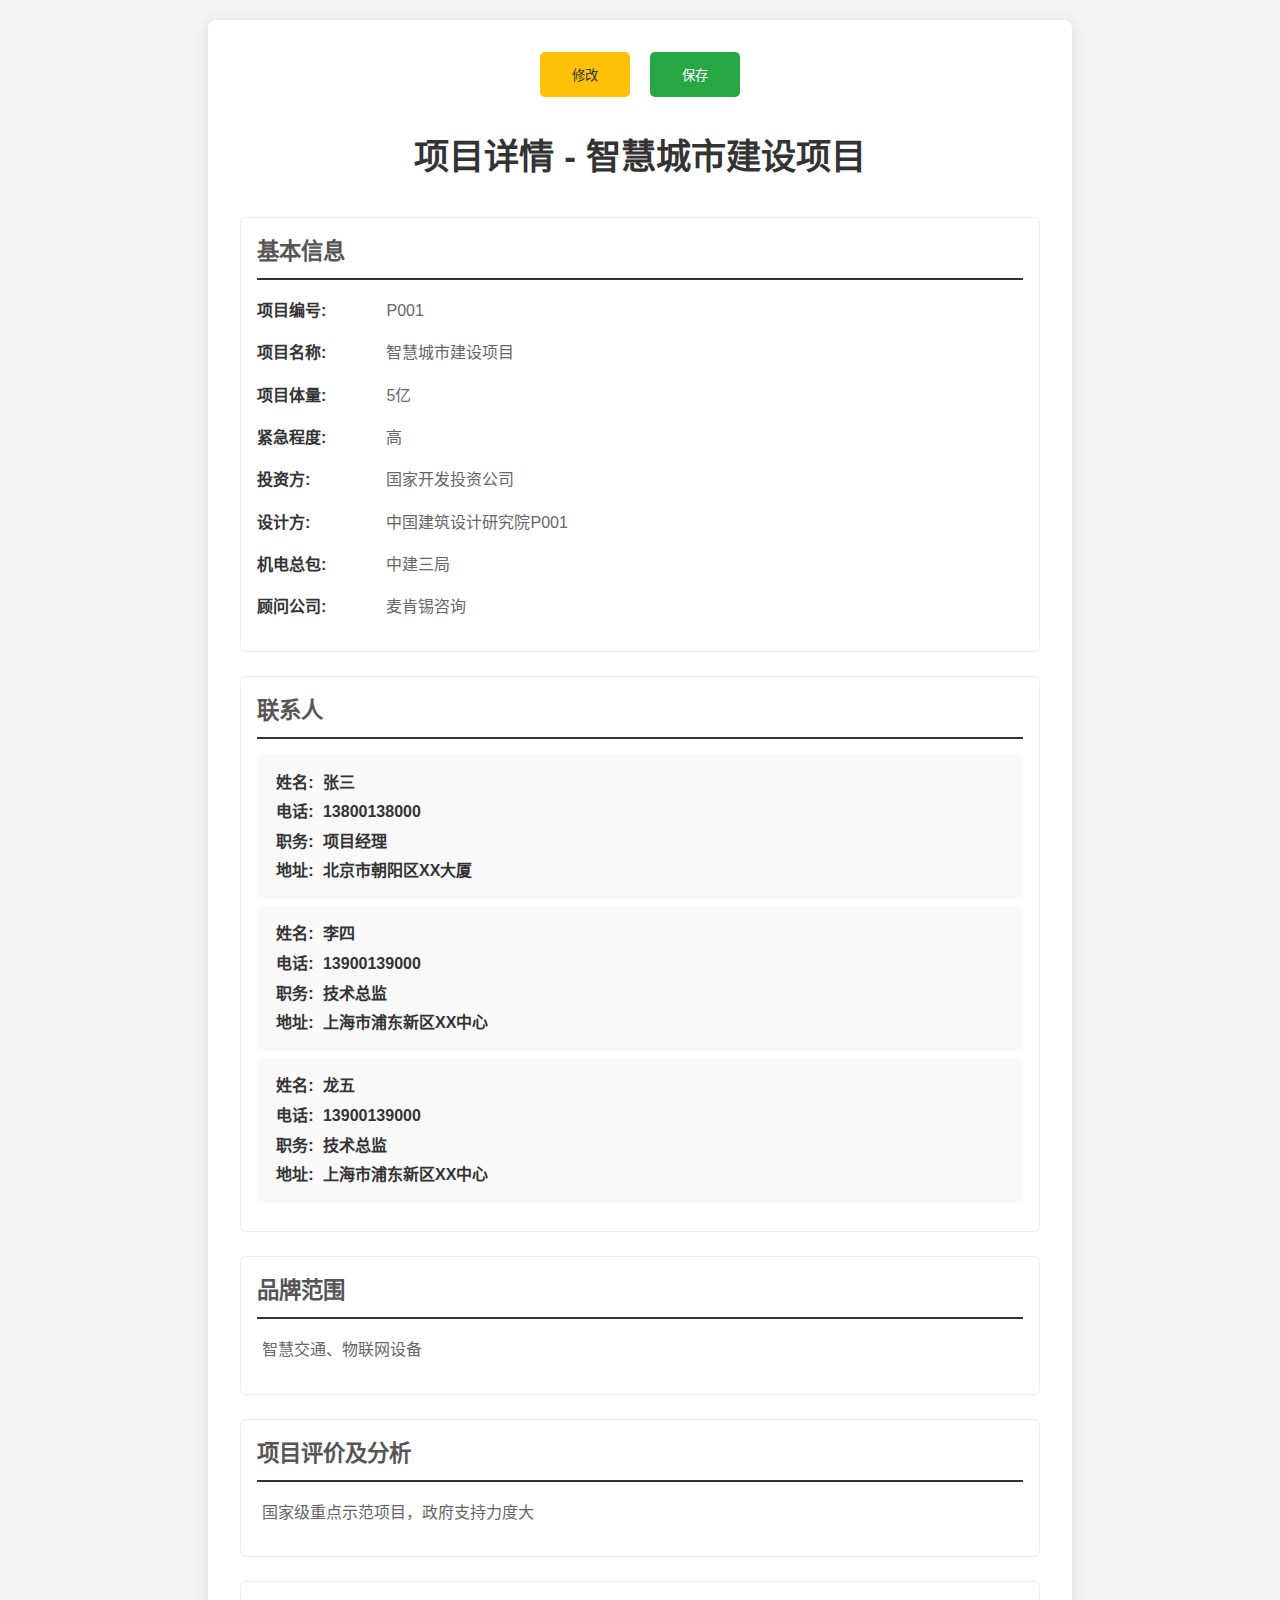
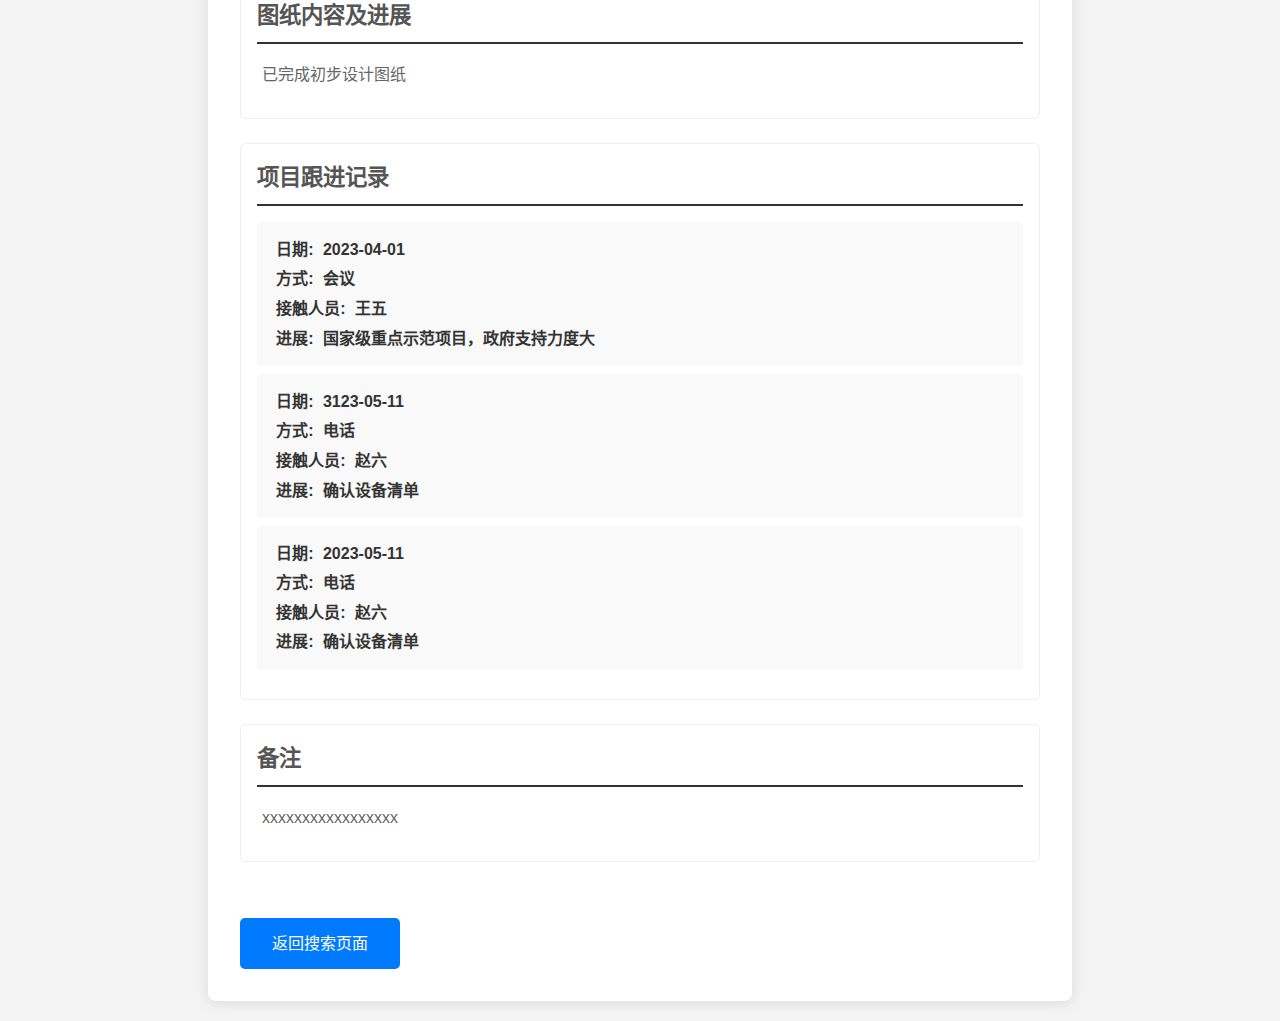
==== project1.html @ 7469a6de "Add files via upload" ====
<!DOCTYPE html>
<html lang="zh-CN">
<head>
    <meta charset="UTF-8">
    <meta name="viewport" content="width=device-width, initial-scale=1.0">
    <title>项目详情 - 智慧城市建设项目</title>
    <link rel="stylesheet" href="project.css">
</head>
<body>
    <div class="container">
        <h1>项目详情 - 智慧城市建设项目</h1>

        <!-- 基本信息 -->
        <div class="section">
            <h2>基本信息</h2>
            <p>
                <span class="fixed-label">项目编号:</span>
                <span class="editable-content">P001</span>
            </p>
            <p>
                <span class="fixed-label">项目名称:</span> 
                <span class="editable-content">智慧城市建设项目</span>
            </p>
            <p><span class="fixed-label">项目体量:</span>
                <span class="editable-content">5亿</span></p>
            <p><span class="fixed-label">紧急程度:</span> <span class="editable-content">高</span></p>
            <p><span class="fixed-label">投资方:</span> <span class="editable-content">国家开发投资公司</span></p>
            <p><span class="fixed-label">设计方:</span> <span class="editable-content">中国建筑设计研究院P001</span></p>
            <p><span class="fixed-label">机电总包:</span> <span class="editable-content">中建三局</span></p>
            <p><span class="fixed-label">顾问公司:</span> <span class="editable-content">麦肯锡咨询</span></p>
        </div>

        <!-- 联系人信息 -->
        <div class="section">
            <h2>联系人</h2>
            <ul>
                <li>
                    <span class="fixed-label">姓名:</strong> <span class="editable-content">张三</span><br>
                    <span class="fixed-label">电话:</strong> <span class="editable-content">13800138000</span><br>
                    <span class="fixed-label">职务:</strong> <span class="editable-content">项目经理</span><br>
                    <span class="fixed-label">地址:</strong> <span class="editable-content">北京市朝阳区XX大厦</span>
                </li>
                <li>
                    <span class="fixed-label">姓名:</strong> <span class="editable-content">李四</span><br>
                    <span class="fixed-label">电话:</strong> <span class="editable-content">13900139000</span><br>
                    <span class="fixed-label">职务:</strong> <span class="editable-content">技术总监</span><br>
                    <span class="fixed-label">地址:</strong> <span class="editable-content">上海市浦东新区XX中心</span>
                </li>
                <li>
                    <span class="fixed-label">姓名:</strong> <span class="editable-content">龙五</span><br>
                    <span class="fixed-label">电话:</strong> <span class="editable-content">13900139000</span><br>
                    <span class="fixed-label">职务:</strong> <span class="editable-content">技术总监</span><br>
                    <span class="fixed-label">地址:</strong> <span class="editable-content">上海市浦东新区XX中心</span>
                </li>
            </ul>
        </div>

        <!-- 品牌范围 -->
        <div class="section">
            <h2>品牌范围</h2>
            <p><span class="editable-content">智慧交通、物联网设备</span></p>
        </div>

        <!-- 项目评价及分析 -->
        <div class="section">
            <h2>项目评价及分析</h2>
            <p><span class="editable-content">国家级重点示范项目，政府支持力度大</span></p>
        </div>

        <!-- 图纸内容及进展 -->
        <div class="section">
            <h2>图纸内容及进展</h2>
            <p><span class="editable-content">已完成初步设计图纸</span></p>
        </div>

        <!-- 项目跟进记录 -->
        <div class="section">
            <h2>项目跟进记录</h2>
            <ul>
                <li>
                    <span class="fixed-label">日期:</strong> <span class="editable-content">2023-04-01</span><br>
                    <span class="fixed-label">方式:</strong> <span class="editable-content">会议</span><br>
                    <span class="fixed-label">接触人员:</strong> <span class="editable-content">王五</span><br>
                    <span class="fixed-label">进展:</strong> <span class="editable-content">国家级重点示范项目，政府支持力度大</span>
                </l>
                <li>
                    <span class="fixed-label">日期:</strong> <span class="editable-content">3123-05-11</span><br>
                    <span class="fixed-label">方式:</strong> <span class="editable-content">电话</span><br>
                    <span class="fixed-label">接触人员:</strong> <span class="editable-content">赵六</span><br>
                    <span class="fixed-label">进展:</strong> <span class="editable-content">确认设备清单</span>
                    
                </li>
                <li>
                    <span class="fixed-label">日期:</strong> <span class="editable-content">2023-05-11</span><br>
                    <span class="fixed-label">方式:</strong> <span class="editable-content">电话</span><br>
                    <span class="fixed-label">接触人员:</strong> <span class="editable-content">赵六</span><br>
                    <span class="fixed-label">进展:</strong> <span class="editable-content">确认设备清单</span>
                    
                </li>
            </ul>
        </div>
        <div class="section">
            
            <h2>备注</h2>
            <p><span class="editable-content">xxxxxxxxxxxxxxxxx</span></p>
        </div>

        <!-- 返回按钮 -->
        <a href="searchpage.html" class="back-button">返回搜索页面</a>
    </div>
</body>
<!-- 在原有的HTML文件尾部添加以下代码 -->
    <script src="project.js"></script>
</html>
---- project.css ----
body {
    font-family: Arial, sans-serif;
    background-color: #f4f4f4;
    margin: 0;
    padding: 20px;
}
/* 添加以下样式 */
.fixed-label {
    font-weight: bold;
    color: #333;
    display: inline-block;
    min-width: 120px;
    user-select: none;
}

.editable-content {
    display: inline-block;
    padding: 2px 5px;
    border-radius: 3px;
    transition: all 0.2s ease;
}

.editing-mode {
    background-color: #fff3d6 !important;
    border: 1px dashed #ffc107 !important;
    padding: 5px 8px !important;
}

.action-buttons {
    text-align: center;
    margin-bottom: 2rem;
}

.edit-btn, .save-btn {
    padding: 0.8rem 2rem;
    border: none;
    border-radius: 5px;
    cursor: pointer;
    transition: all 0.3s ease;
}

.edit-btn {
    background-color: #ffc107;
    color: #333;
}

.save-btn {
    background-color: #28a745;
    color: white;
    margin-left: 1rem;
}

/* 保持原有其他样式不变... */
.container {
    max-width: 800px;
    margin: 0 auto;
    background-color: #fff;
    padding: 20px;
    border-radius: 8px;
    box-shadow: 0 0 10px rgba(0, 0, 0, 0.1);
}
    :root {
        --primary-bg: #f4f4f4;
        --container-bg: #fff;
        --text-dark: #333;
        --text-medium: #555;
        --accent-color: #007BFF;
        --hover-accent: #0056b3;
        --item-bg: #f9f9f9;
    }

    body {
        font-family: Arial, sans-serif;
        background-color: var(--primary-bg);
        margin: 0;
        padding: 20px;
        line-height: 1.6;
    }

    .container {
        max-width: 800px;
        margin: 0 auto;
        background-color: var(--container-bg);
        padding: 2rem;
        border-radius: 8px;
        box-shadow: 0 2px 15px rgba(0, 0, 0, 0.1);
    }

    h1 {
        text-align: center;
        color: var(--text-dark);
        margin-bottom: 2rem;
        font-size: 2.2rem;
    }

    .section {
        margin-bottom: 1.5rem;
        padding: 1rem;
        background: var(--container-bg);
        border: 1px solid #eee;
        border-radius: 6px;
    }

    .section h2 {
        border-bottom: 2px solid var(--text-dark);
        padding-bottom: 0.5rem;
        color: var(--text-medium);
        margin: 0 0 1rem;
        font-size: 1.4rem;
    }

    .section p,
    .section ul {
        margin: 0.8rem 0;
        color: #666;
    }

    .section ul {
        list-style: none;
        padding: 0;
    }

    .section li {
        background: var(--item-bg);
        padding: 0.8rem 1.2rem;
        margin: 0.5rem 0;
        border-radius: 4px;
        transition: transform 0.2s ease;
    }

    .section li:hover {
        transform: translateX(5px);
    }

    .back-button {
        display: inline-block;
        text-align: center;
        margin: 2rem auto 0;
        padding: 0.8rem 2rem;
        border-radius: 5px;
        text-decoration: none;
        color: #fff;
        background-color: var(--accent-color);
        transition: all 0.3s ease;
        width: fit-content;
    }

    .back-button:hover {
        background-color: var(--hover-accent);
        box-shadow: 0 2px 8px rgba(0, 0, 0, 0.15);
    }

    @media (max-width: 768px) {
        .container {
            padding: 1rem;
            margin: 10px;
        }
        
        h1 {
            font-size: 1.8rem;
        }
        
        .section {
            padding: 0.8rem;
        }
    }
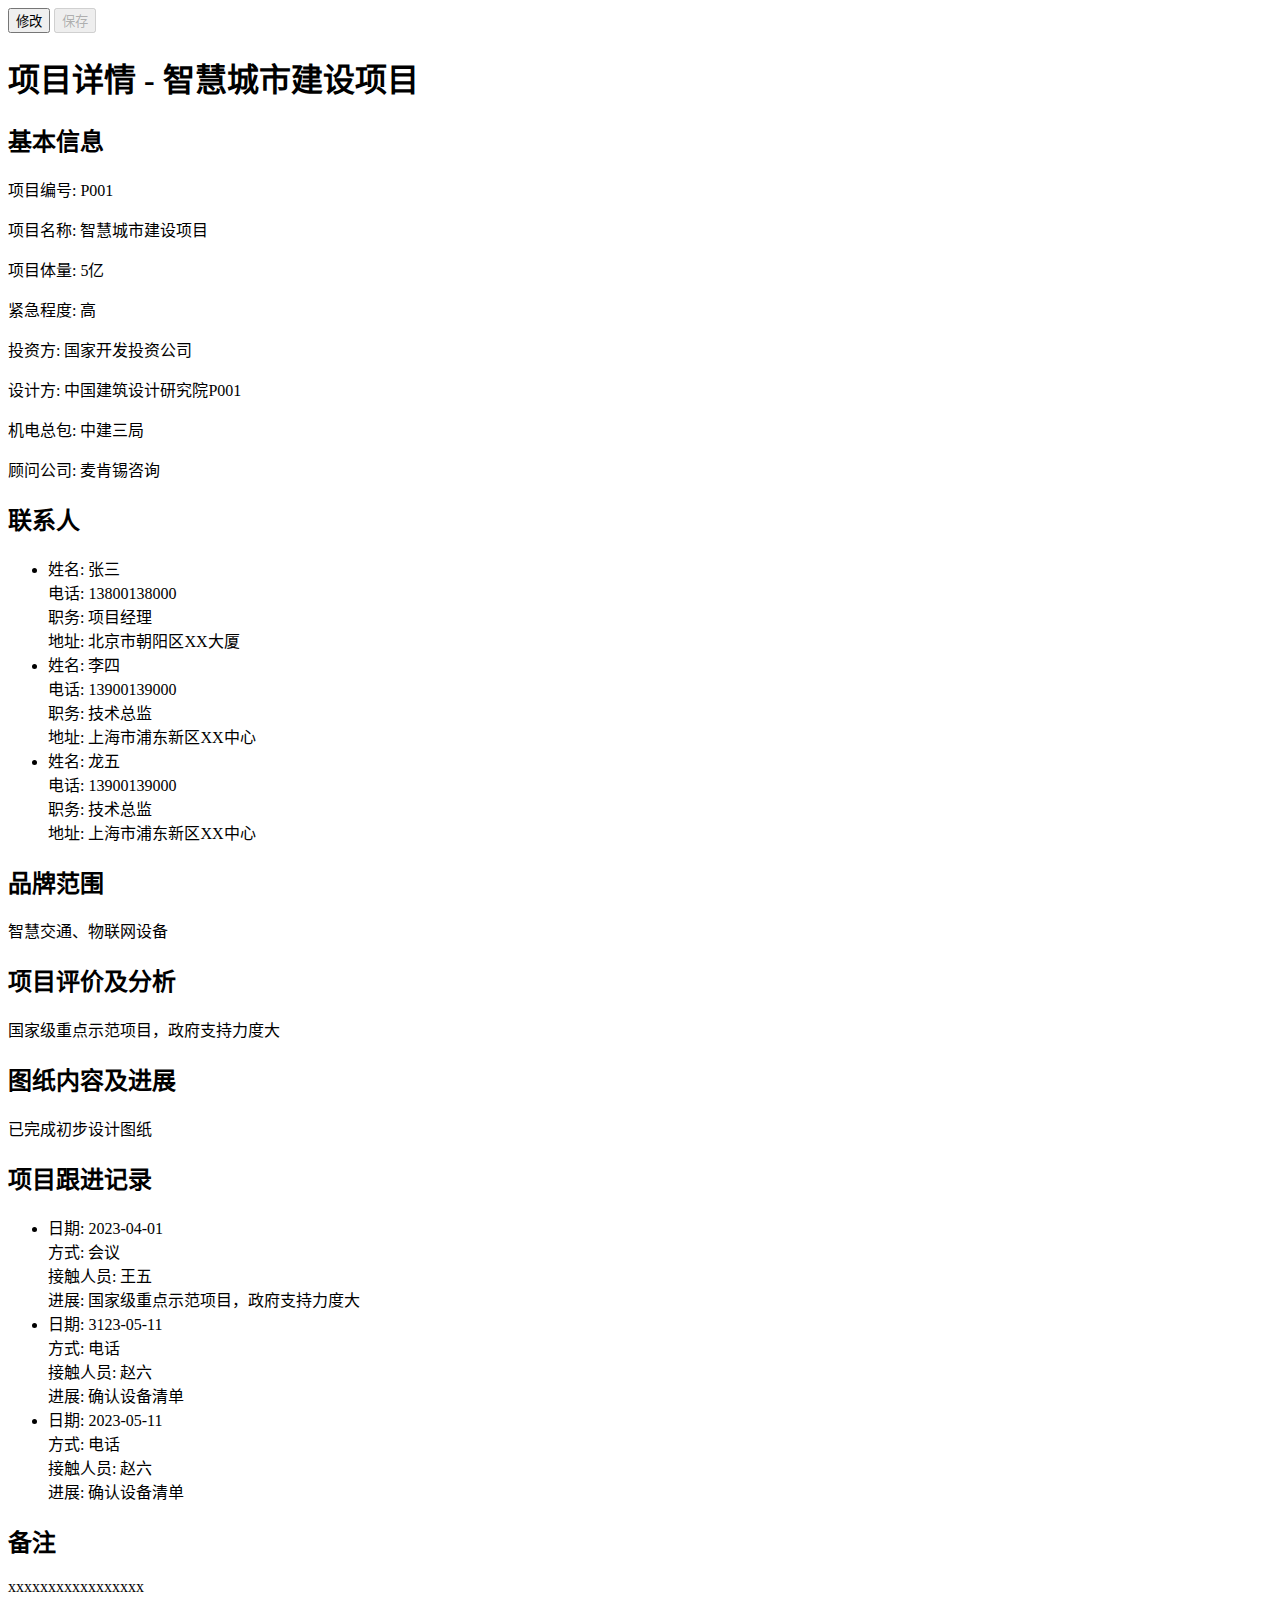
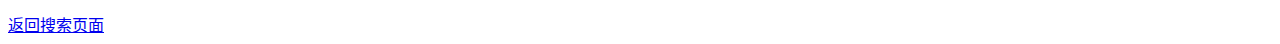
==== commit 0c5297ff: "Update project1.html" ====
--- a/project1.html
+++ b/project1.html
@@ -4,7 +4,7 @@
     <meta charset="UTF-8">
     <meta name="viewport" content="width=device-width, initial-scale=1.0">
     <title>项目详情 - 智慧城市建设项目</title>
-    <link rel="stylesheet" href="project.css">
+    <link rel="stylesheet" href="drakes.github.io/project.css">
 </head>
 <body>
     <div class="container">
@@ -106,9 +106,9 @@
         </div>
 
         <!-- 返回按钮 -->
-        <a href="searchpage.html" class="back-button">返回搜索页面</a>
+        <a href="drakes.github.io/searchpage.html" class="back-button">返回搜索页面</a>
     </div>
 </body>
 <!-- 在原有的HTML文件尾部添加以下代码 -->
     <script src="project.js"></script>
-</html>+</html>
